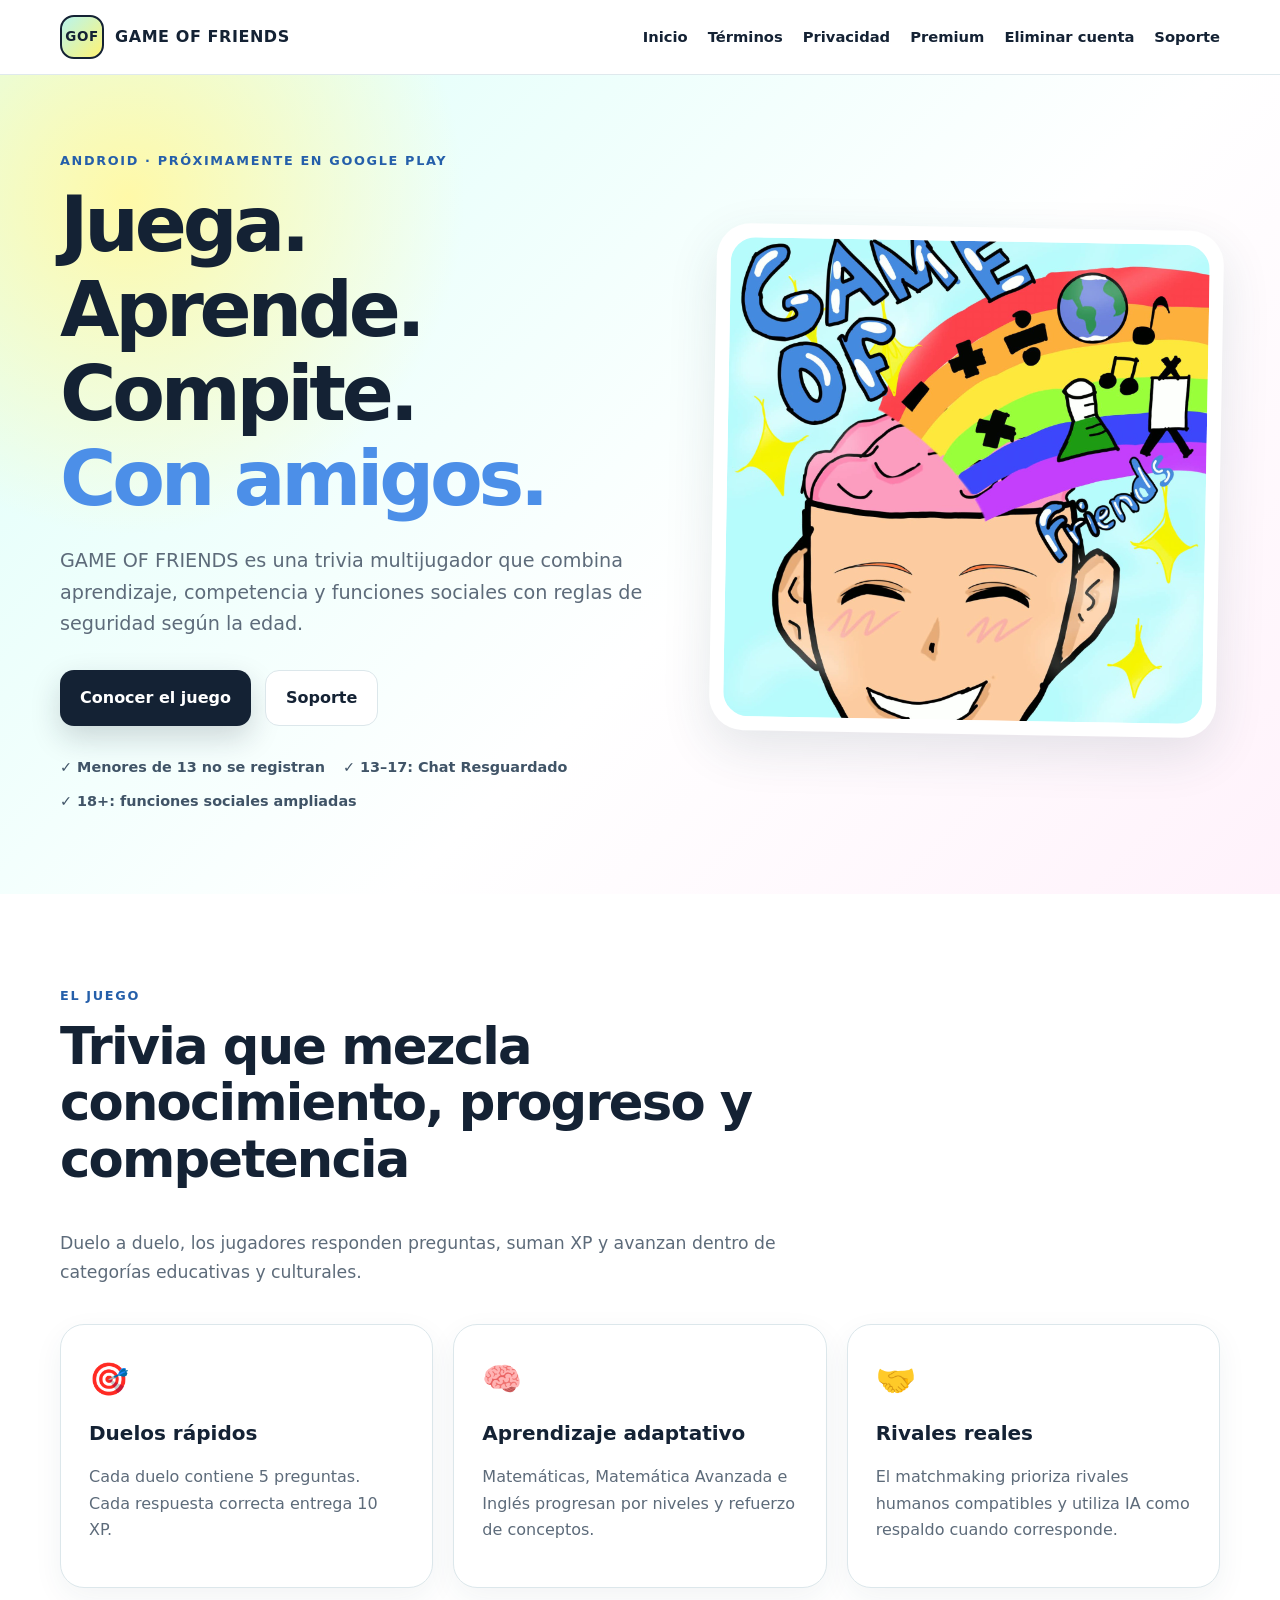
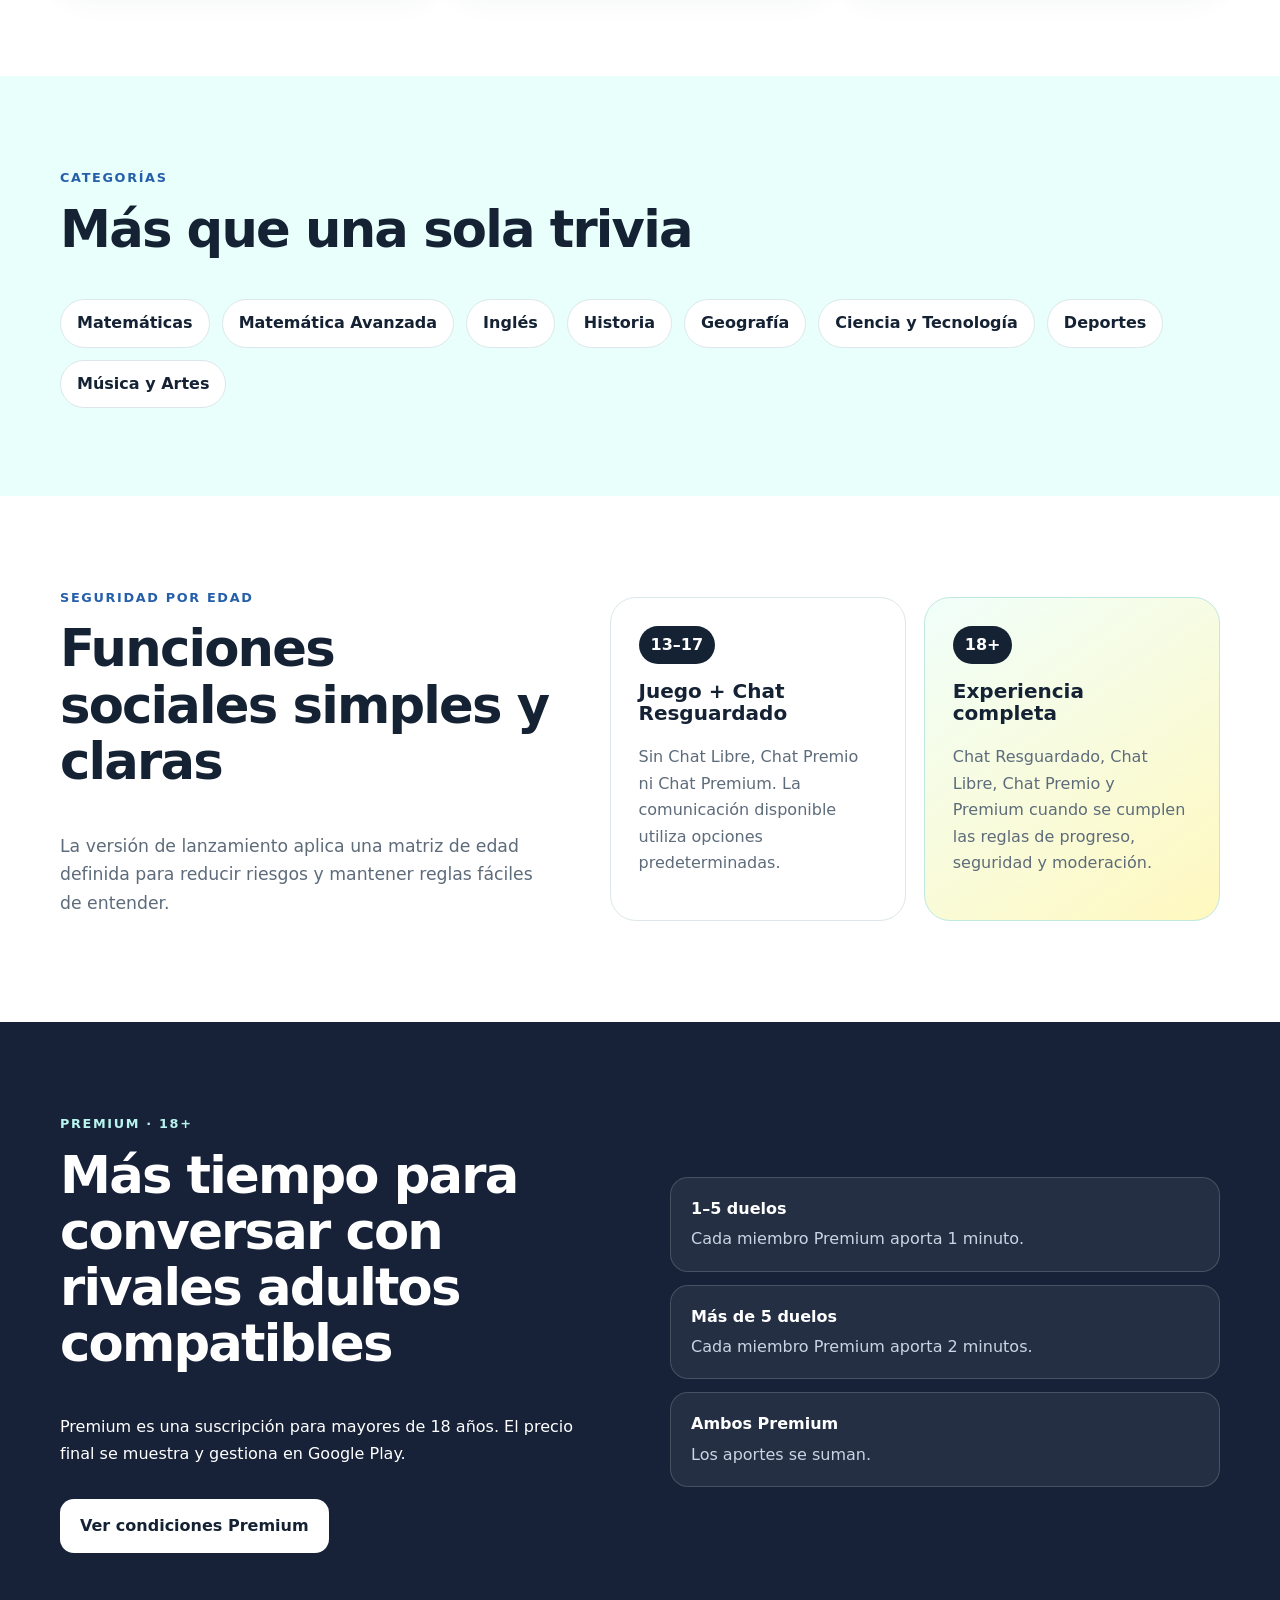
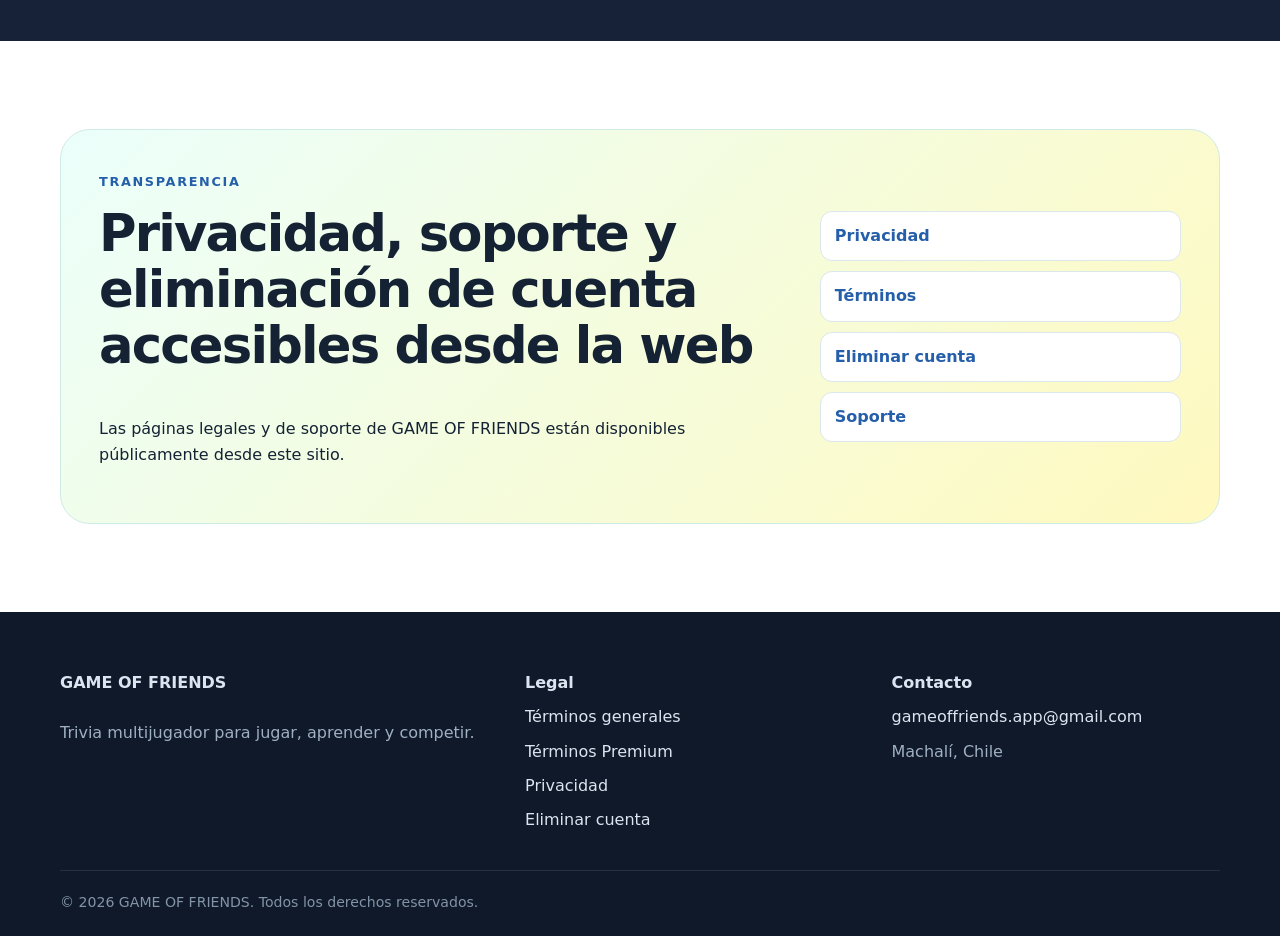
==== index.html @ a654c9c1 "Publicar web oficial GAME OF FRIENDS V1" ====
<!doctype html>
<html lang="es">
<head>
  <meta charset="utf-8">
  <meta name="viewport" content="width=device-width, initial-scale=1">
  <title>GAME OF FRIENDS | Juega, aprende y compite</title>
  <meta name="description" content="Trivia multijugador educativa para Android con Matemáticas, Inglés y categorías culturales.">
  <meta name="theme-color" content="#b7f5ef">
  <link rel="canonical" href="https://gameoffriendsapp.com/">
  <link rel="icon" type="image/jpeg" href="/assets/logo-game-of-friends.jpg">
  <meta property="og:title" content="GAME OF FRIENDS | Juega, aprende y compite">
  <meta property="og:description" content="Trivia multijugador educativa para Android con Matemáticas, Inglés y categorías culturales.">
  <meta property="og:type" content="website">
  <meta property="og:url" content="https://gameoffriendsapp.com/">
  <meta property="og:image" content="https://gameoffriendsapp.com/assets/logo-game-of-friends.jpg">
  <link rel="stylesheet" href="/assets/styles.css">
</head>
<body>

<header class="site-header">
  <div class="container nav-wrap">
    <a class="brand" href="/" aria-label="GAME OF FRIENDS inicio">
      <span class="brand-dot">GOF</span>
      <span>GAME OF FRIENDS</span>
    </a>
    <button class="menu-btn" aria-label="Abrir menú" aria-expanded="false">☰</button>
    <nav class="nav-links" aria-label="Navegación principal">
      <a href="/">Inicio</a>
      <a href="/terminos/">Términos</a>
      <a href="/privacidad/">Privacidad</a>
      <a href="/terminos-premium/">Premium</a>
      <a href="/eliminar-cuenta/">Eliminar cuenta</a>
      <a href="/soporte/">Soporte</a>
    </nav>
  </div>
</header>

<main>

<section class="hero">
  <div class="container hero-grid">
    <div class="hero-copy">
      <span class="eyebrow">ANDROID · PRÓXIMAMENTE EN GOOGLE PLAY</span>
      <h1>Juega. Aprende. Compite.<br><span>Con amigos.</span></h1>
      <p class="lead">GAME OF FRIENDS es una trivia multijugador que combina aprendizaje, competencia y funciones sociales con reglas de seguridad según la edad.</p>
      <div class="hero-actions">
        <a class="btn primary" href="#como-funciona">Conocer el juego</a>
        <a class="btn secondary" href="/soporte/">Soporte</a>
      </div>
      <div class="trust-row">
        <span>✓ Menores de 13 no se registran</span>
        <span>✓ 13–17: Chat Resguardado</span>
        <span>✓ 18+: funciones sociales ampliadas</span>
      </div>
    </div>
    <div class="hero-art">
      <img src="/assets/logo-game-of-friends.jpg" alt="Logo de GAME OF FRIENDS">
    </div>
  </div>
</section>

<section class="section" id="como-funciona">
  <div class="container">
    <div class="section-head">
      <span class="eyebrow">EL JUEGO</span>
      <h2>Trivia que mezcla conocimiento, progreso y competencia</h2>
      <p>Duelo a duelo, los jugadores responden preguntas, suman XP y avanzan dentro de categorías educativas y culturales.</p>
    </div>
    <div class="cards three">
      <article class="card">
        <div class="icon">🎯</div>
        <h3>Duelos rápidos</h3>
        <p>Cada duelo contiene 5 preguntas. Cada respuesta correcta entrega 10 XP.</p>
      </article>
      <article class="card">
        <div class="icon">🧠</div>
        <h3>Aprendizaje adaptativo</h3>
        <p>Matemáticas, Matemática Avanzada e Inglés progresan por niveles y refuerzo de conceptos.</p>
      </article>
      <article class="card">
        <div class="icon">🤝</div>
        <h3>Rivales reales</h3>
        <p>El matchmaking prioriza rivales humanos compatibles y utiliza IA como respaldo cuando corresponde.</p>
      </article>
    </div>
  </div>
</section>

<section class="section soft">
  <div class="container">
    <div class="section-head">
      <span class="eyebrow">CATEGORÍAS</span>
      <h2>Más que una sola trivia</h2>
    </div>
    <div class="chips">
      <span>Matemáticas</span><span>Matemática Avanzada</span><span>Inglés</span>
      <span>Historia</span><span>Geografía</span><span>Ciencia y Tecnología</span>
      <span>Deportes</span><span>Música y Artes</span>
    </div>
  </div>
</section>

<section class="section" id="seguridad">
  <div class="container split">
    <div>
      <span class="eyebrow">SEGURIDAD POR EDAD</span>
      <h2>Funciones sociales simples y claras</h2>
      <p class="lead small">La versión de lanzamiento aplica una matriz de edad definida para reducir riesgos y mantener reglas fáciles de entender.</p>
    </div>
    <div class="age-grid">
      <article class="age-card">
        <span class="age">13–17</span>
        <h3>Juego + Chat Resguardado</h3>
        <p>Sin Chat Libre, Chat Premio ni Chat Premium. La comunicación disponible utiliza opciones predeterminadas.</p>
      </article>
      <article class="age-card featured">
        <span class="age">18+</span>
        <h3>Experiencia completa</h3>
        <p>Chat Resguardado, Chat Libre, Chat Premio y Premium cuando se cumplen las reglas de progreso, seguridad y moderación.</p>
      </article>
    </div>
  </div>
</section>

<section class="section dark">
  <div class="container premium-grid">
    <div>
      <span class="eyebrow light">PREMIUM · 18+</span>
      <h2>Más tiempo para conversar con rivales adultos compatibles</h2>
      <p>Premium es una suscripción para mayores de 18 años. El precio final se muestra y gestiona en Google Play.</p>
      <a class="btn light-btn" href="/terminos-premium/">Ver condiciones Premium</a>
    </div>
    <div class="premium-rule">
      <div><strong>1–5 duelos</strong><span>Cada miembro Premium aporta 1 minuto.</span></div>
      <div><strong>Más de 5 duelos</strong><span>Cada miembro Premium aporta 2 minutos.</span></div>
      <div><strong>Ambos Premium</strong><span>Los aportes se suman.</span></div>
    </div>
  </div>
</section>

<section class="section">
  <div class="container cta">
    <div>
      <span class="eyebrow">TRANSPARENCIA</span>
      <h2>Privacidad, soporte y eliminación de cuenta accesibles desde la web</h2>
      <p>Las páginas legales y de soporte de GAME OF FRIENDS están disponibles públicamente desde este sitio.</p>
    </div>
    <div class="cta-links">
      <a href="/privacidad/">Privacidad</a>
      <a href="/terminos/">Términos</a>
      <a href="/eliminar-cuenta/">Eliminar cuenta</a>
      <a href="/soporte/">Soporte</a>
    </div>
  </div>
</section>

</main>

<footer class="site-footer">
  <div class="container footer-grid">
    <div>
      <strong>GAME OF FRIENDS</strong>
      <p>Trivia multijugador para jugar, aprender y competir.</p>
    </div>
    <div>
      <strong>Legal</strong>
      <a href="/terminos/">Términos generales</a>
      <a href="/terminos-premium/">Términos Premium</a>
      <a href="/privacidad/">Privacidad</a>
      <a href="/eliminar-cuenta/">Eliminar cuenta</a>
    </div>
    <div>
      <strong>Contacto</strong>
      <a href="mailto:gameoffriends.app@gmail.com">gameoffriends.app@gmail.com</a>
      <span>Machalí, Chile</span>
    </div>
  </div>
  <div class="container footer-bottom">© 2026 GAME OF FRIENDS. Todos los derechos reservados.</div>
</footer>

<script src="/assets/site.js"></script>
</body>
</html>
---- assets/styles.css ----
:root{
  --ink:#142234;
  --muted:#5d6b7a;
  --aqua:#b8f5ef;
  --aqua-2:#e8fffb;
  --blue:#4c8fe8;
  --blue-dark:#255faa;
  --yellow:#fff474;
  --pink:#f5a8cc;
  --card:#ffffff;
  --line:#dce7eb;
  --dark:#172238;
  --shadow:0 18px 50px rgba(36,72,86,.12);
}
*{box-sizing:border-box}
html{scroll-behavior:smooth}
body{margin:0;font-family:Inter,ui-sans-serif,system-ui,-apple-system,BlinkMacSystemFont,"Segoe UI",sans-serif;color:var(--ink);background:#fff;line-height:1.65}
a{color:var(--blue-dark)}
img{max-width:100%;display:block}
.container{width:min(1160px,calc(100% - 40px));margin:0 auto}
.narrow{width:min(860px,calc(100% - 40px))}
.site-header{position:sticky;top:0;z-index:50;background:rgba(255,255,255,.93);backdrop-filter:blur(16px);border-bottom:1px solid rgba(220,231,235,.9)}
.nav-wrap{height:74px;display:flex;align-items:center;justify-content:space-between;gap:22px}
.brand{display:flex;align-items:center;gap:11px;text-decoration:none;color:var(--ink);font-weight:900;letter-spacing:.035em}
.brand-dot{display:grid;place-items:center;width:44px;height:44px;border-radius:14px;background:linear-gradient(135deg,var(--aqua),var(--yellow));border:2px solid var(--ink);font-size:.84rem}
.nav-links{display:flex;gap:20px;align-items:center}
.nav-links a{text-decoration:none;color:var(--ink);font-weight:700;font-size:.92rem}
.nav-links a:hover{color:var(--blue-dark)}
.menu-btn{display:none;border:0;background:transparent;font-size:1.6rem}
.hero{padding:72px 0 80px;background:radial-gradient(circle at 10% 15%,#fff9a8 0,transparent 25%),linear-gradient(135deg,#dcfff9 0%,#fff 58%,#fff2fb 100%)}
.hero-grid{display:grid;grid-template-columns:1.08fr .92fr;gap:58px;align-items:center}
.eyebrow{display:inline-block;font-size:.8rem;font-weight:900;letter-spacing:.13em;color:var(--blue-dark);text-transform:uppercase;margin-bottom:12px}
h1,h2,h3{line-height:1.1;margin-top:0}
h1{font-size:clamp(2.8rem,6vw,5.6rem);letter-spacing:-.055em;margin-bottom:24px}
h1 span{color:var(--blue)}
h2{font-size:clamp(2rem,4vw,3.4rem);letter-spacing:-.035em}
h3{font-size:1.25rem}
.lead{font-size:1.2rem;color:var(--muted);max-width:720px}
.lead.small{font-size:1.08rem}
.hero-actions{display:flex;gap:14px;margin:30px 0}
.btn{display:inline-flex;align-items:center;justify-content:center;border-radius:14px;padding:14px 20px;font-weight:900;text-decoration:none;transition:.2s transform,.2s box-shadow}
.btn:hover{transform:translateY(-2px)}
.primary{background:var(--ink);color:#fff;box-shadow:0 12px 30px rgba(20,34,52,.18)}
.secondary{background:#fff;color:var(--ink);border:1px solid var(--line)}
.hero-art{padding:14px;background:#fff;border-radius:34px;box-shadow:var(--shadow);transform:rotate(1deg)}
.hero-art img{border-radius:25px;aspect-ratio:1/1;object-fit:cover}
.trust-row{display:flex;flex-wrap:wrap;gap:10px 18px;color:#405467;font-weight:700;font-size:.9rem}
.section{padding:88px 0}
.section.soft{background:var(--aqua-2)}
.section.dark{background:var(--dark);color:#fff}
.section-head{max-width:780px;margin-bottom:38px}
.section-head p{color:var(--muted);font-size:1.08rem}
.cards{display:grid;gap:20px}
.cards.three{grid-template-columns:repeat(3,1fr)}
.card{background:var(--card);border:1px solid var(--line);border-radius:24px;padding:28px;box-shadow:0 10px 30px rgba(36,72,86,.06)}
.card .icon{font-size:2rem;margin-bottom:16px}
.card p{color:var(--muted)}
.chips{display:flex;flex-wrap:wrap;gap:12px}
.chips span{background:#fff;border:1px solid var(--line);border-radius:999px;padding:10px 16px;font-weight:800}
.split{display:grid;grid-template-columns:.9fr 1.1fr;gap:50px;align-items:center}
.age-grid{display:grid;grid-template-columns:1fr 1fr;gap:18px}
.age-card{border:1px solid var(--line);border-radius:26px;padding:28px;background:#fff}
.age-card.featured{background:linear-gradient(145deg,#f1fffb,#fff8bf);border-color:#bfe9df}
.age{display:inline-flex;background:var(--ink);color:#fff;border-radius:999px;padding:6px 12px;font-weight:900;margin-bottom:16px}
.age-card p{color:var(--muted)}
.premium-grid{display:grid;grid-template-columns:1fr 1fr;gap:60px;align-items:center}
.eyebrow.light{color:#b8f5ef}
.light-btn{background:#fff;color:var(--ink);margin-top:16px}
.premium-rule{display:grid;gap:13px}
.premium-rule div{display:flex;flex-direction:column;gap:4px;padding:18px 20px;border:1px solid rgba(255,255,255,.16);border-radius:18px;background:rgba(255,255,255,.06)}
.premium-rule span{color:#cad4e4}
.cta{display:grid;grid-template-columns:1.3fr .7fr;gap:50px;align-items:center;background:linear-gradient(135deg,#ebfffb,#fff9bf);border:1px solid #cfebe6;padding:38px;border-radius:30px}
.cta-links{display:grid;gap:10px}
.cta-links a{background:#fff;border:1px solid var(--line);border-radius:12px;padding:11px 14px;text-decoration:none;font-weight:800}
.legal-hero{padding:64px 0 34px;background:linear-gradient(135deg,#e4fffb,#fff)}
.legal-hero h1{font-size:clamp(2.5rem,5vw,4.5rem);margin-bottom:12px}
.legal-hero p{color:var(--muted)}
.legal-section{padding:56px 0 90px}
.legal-copy{font-size:1.02rem}
.legal-copy h2{font-size:2rem;margin:46px 0 16px;padding-top:8px;border-top:1px solid var(--line)}
.legal-copy h3{font-size:1.35rem;margin-top:28px}
.legal-copy p{color:#34475a}
.legal-copy li{margin:8px 0;color:#34475a}
.table-wrap{overflow-x:auto;margin:22px 0}
table{width:100%;border-collapse:collapse;background:#fff}
td{border:1px solid var(--line);padding:12px 14px;vertical-align:top}
td:first-child{font-weight:800;width:34%;background:#f8fbfc}
.support-card,.provider-box{background:linear-gradient(135deg,#ecfffb,#fff);border:1px solid #cfeae6;border-radius:26px;padding:28px;margin-bottom:26px}
.support-email a{font-size:1.2rem;font-weight:900}
.faq{display:grid;gap:12px;margin:30px 0}
.faq details{border:1px solid var(--line);border-radius:16px;padding:16px 18px;background:#fff}
.faq summary{font-weight:900;cursor:pointer}
.site-footer{background:#0f1929;color:#dbe5f1;padding:58px 0 22px}
.footer-grid{display:grid;grid-template-columns:1.3fr 1fr 1fr;gap:38px}
.footer-grid div{display:flex;flex-direction:column;gap:8px}
.footer-grid a{color:#dbe5f1;text-decoration:none}
.footer-grid p,.footer-grid span{color:#9fb0c3}
.footer-bottom{border-top:1px solid rgba(255,255,255,.1);margin-top:36px;padding-top:20px;color:#8394a8;font-size:.88rem}
@media(max-width:900px){
  .menu-btn{display:block}
  .nav-links{display:none;position:absolute;left:20px;right:20px;top:68px;background:#fff;border:1px solid var(--line);border-radius:18px;padding:16px;box-shadow:var(--shadow);flex-direction:column;align-items:stretch}
  .nav-links.open{display:flex}
  .hero-grid,.split,.premium-grid,.cta{grid-template-columns:1fr}
  .cards.three{grid-template-columns:1fr}
  .age-grid{grid-template-columns:1fr}
  .hero{padding-top:46px}
  .hero-art{max-width:640px}
  .footer-grid{grid-template-columns:1fr}
}
@media(max-width:560px){
  .container,.narrow{width:min(100% - 28px,1160px)}
  .nav-wrap{height:66px}
  .brand span:last-child{font-size:.86rem}
  h1{font-size:2.8rem}
  .section{padding:62px 0}
  .hero-actions{flex-direction:column;align-items:stretch}
}
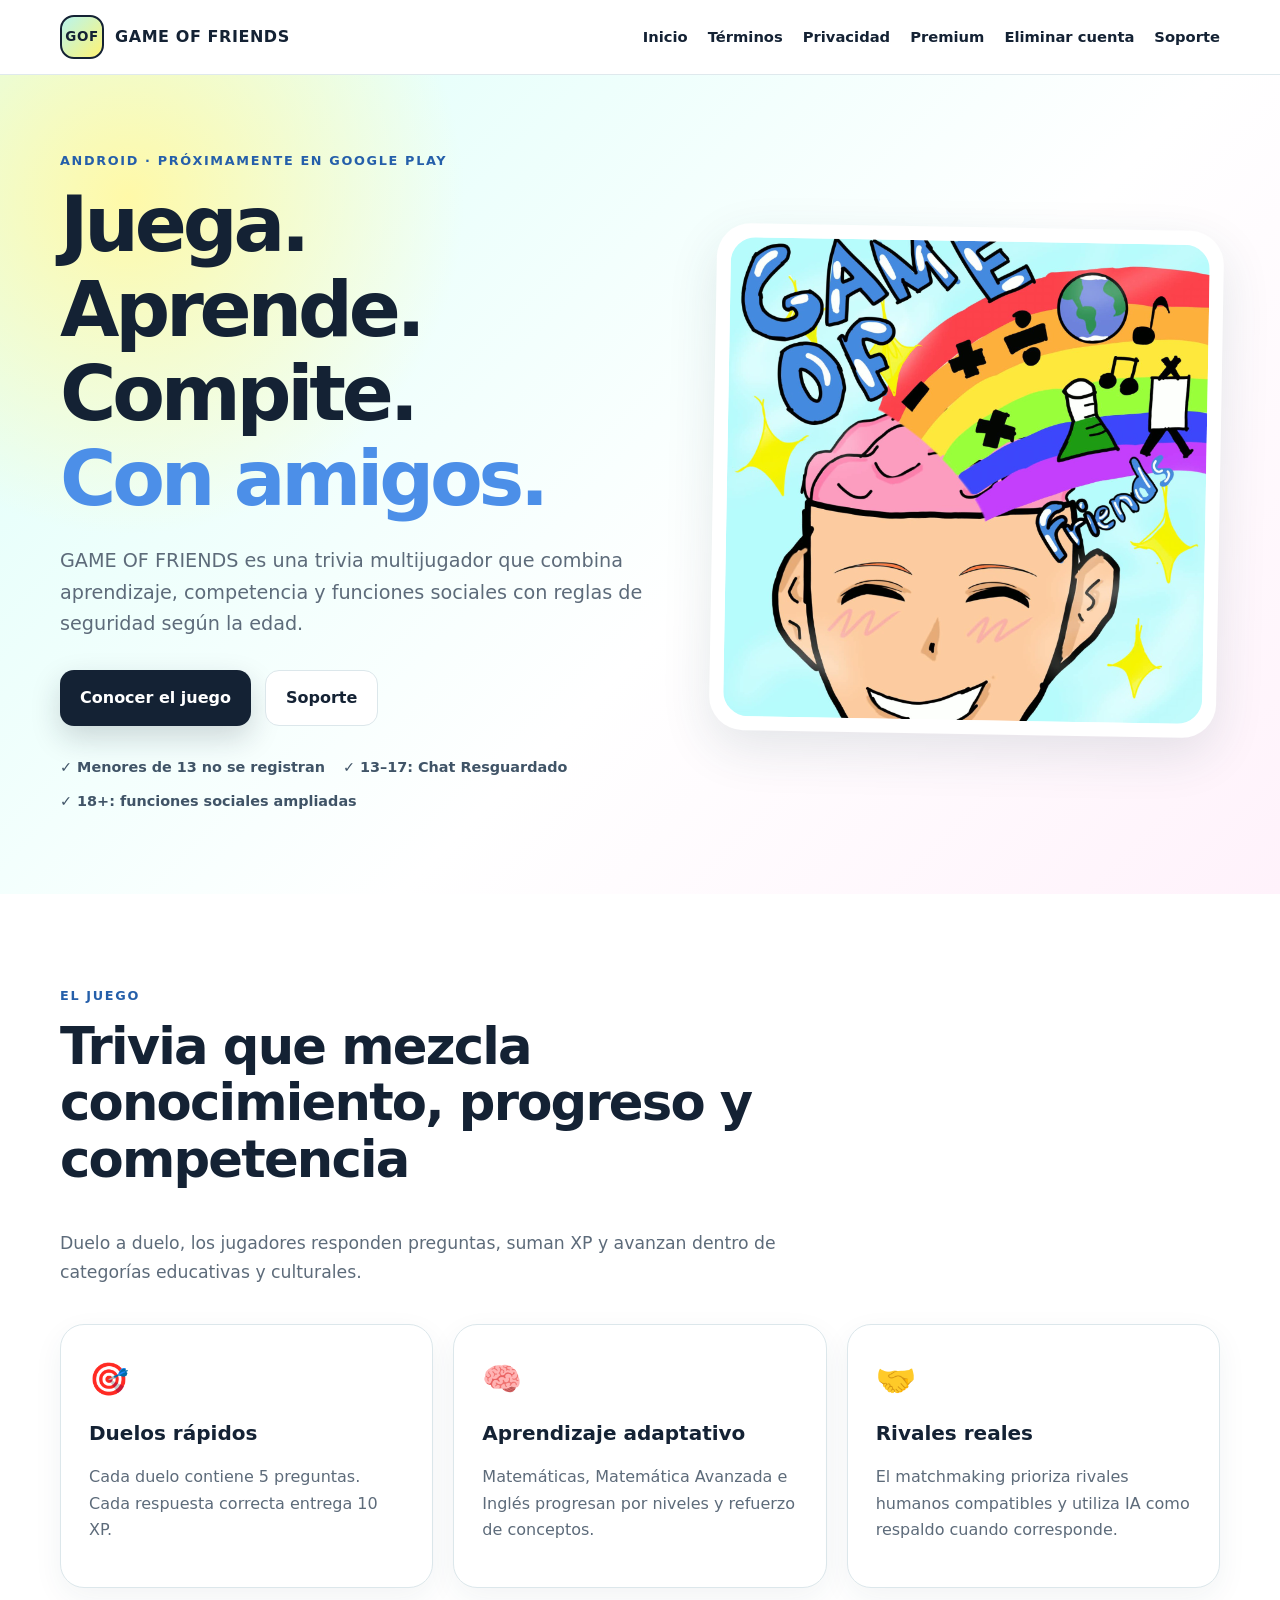
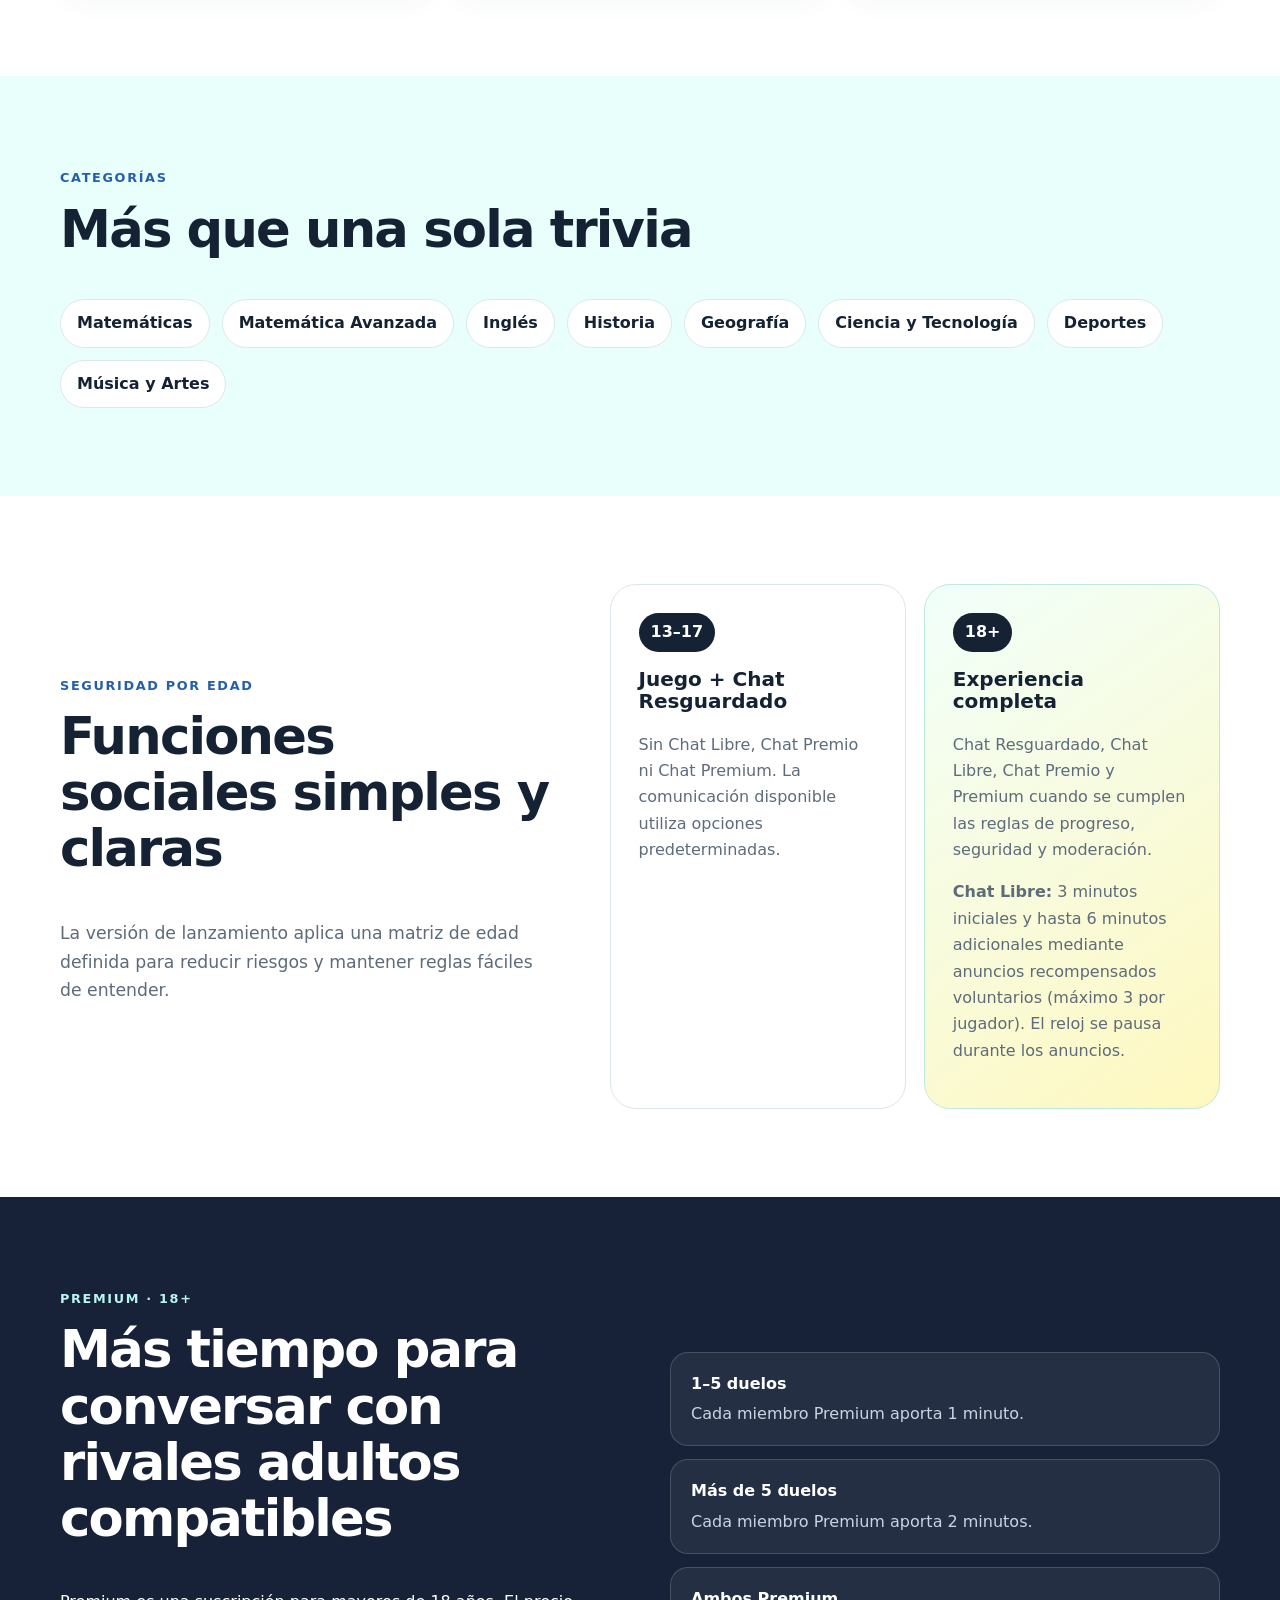
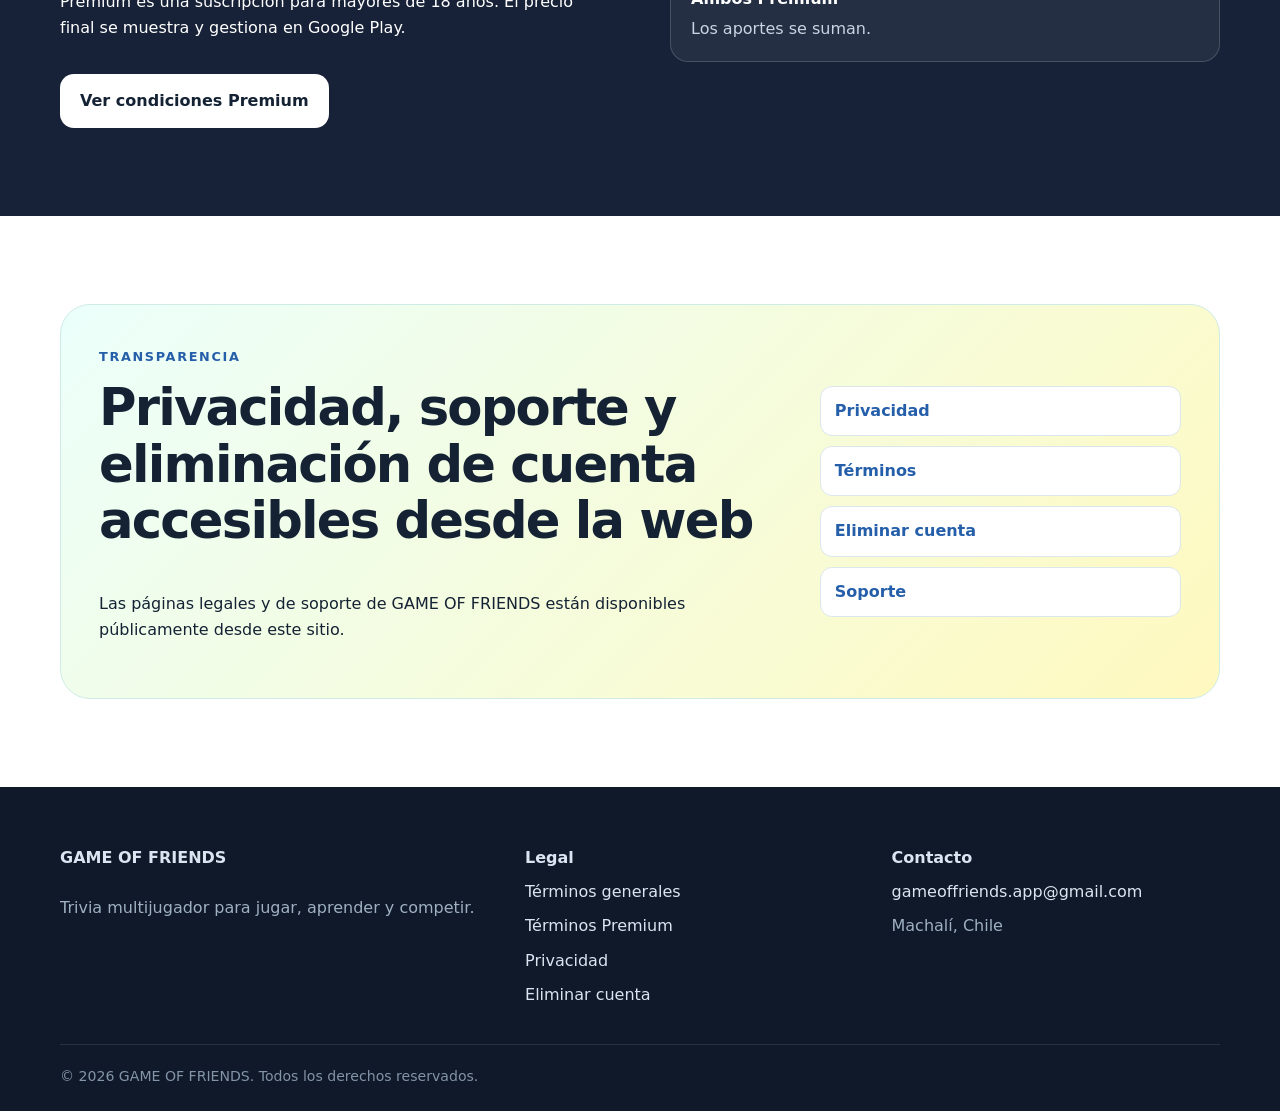
==== commit cf614d0f: "Publicar Chat Libre estándar 3 min + hasta 6 extensiones, reloj pausado en anuncios (oct 2026)" ====
--- a/index.html
+++ b/index.html
@@ -117,6 +117,7 @@
         <span class="age">18+</span>
         <h3>Experiencia completa</h3>
         <p>Chat Resguardado, Chat Libre, Chat Premio y Premium cuando se cumplen las reglas de progreso, seguridad y moderación.</p>
+        <p><strong>Chat Libre:</strong> 3 minutos iniciales y hasta 6 minutos adicionales mediante anuncios recompensados voluntarios (máximo 3 por jugador). El reloj se pausa durante los anuncios.</p>
       </article>
     </div>
   </div>
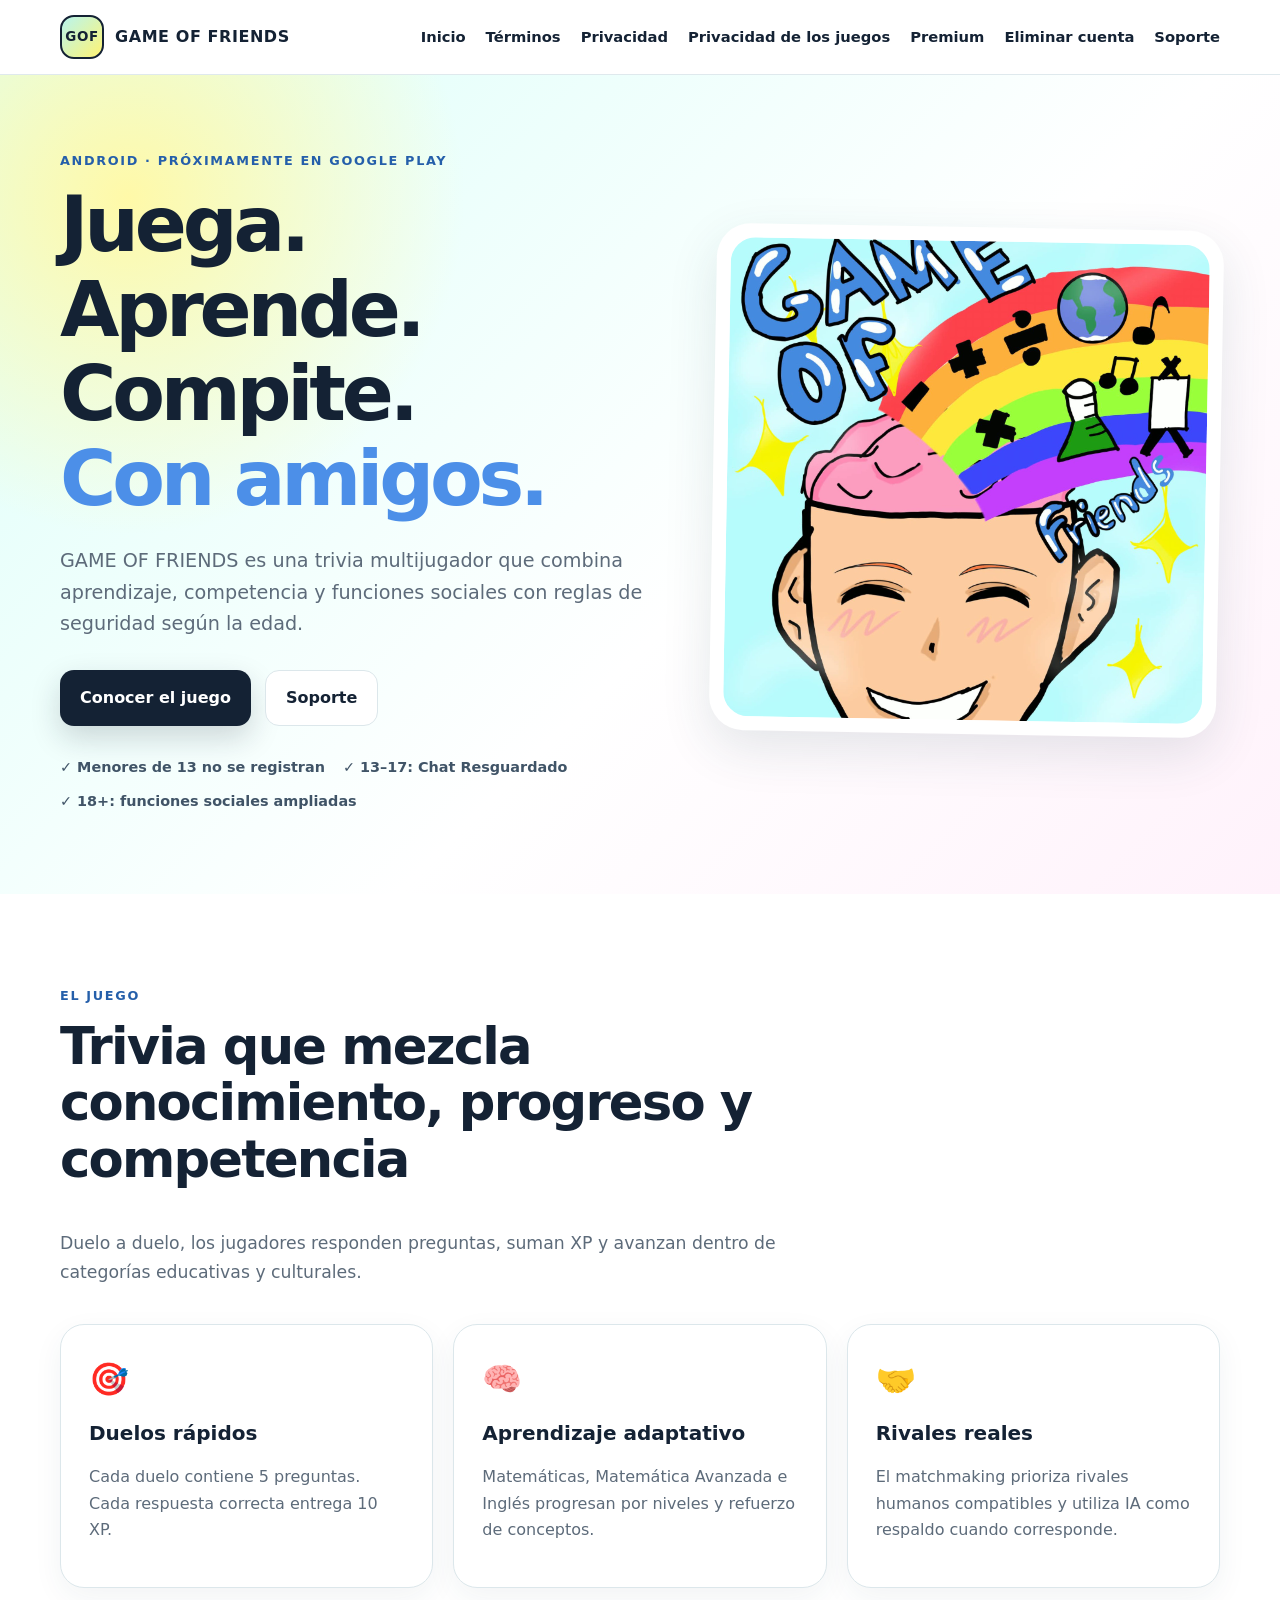
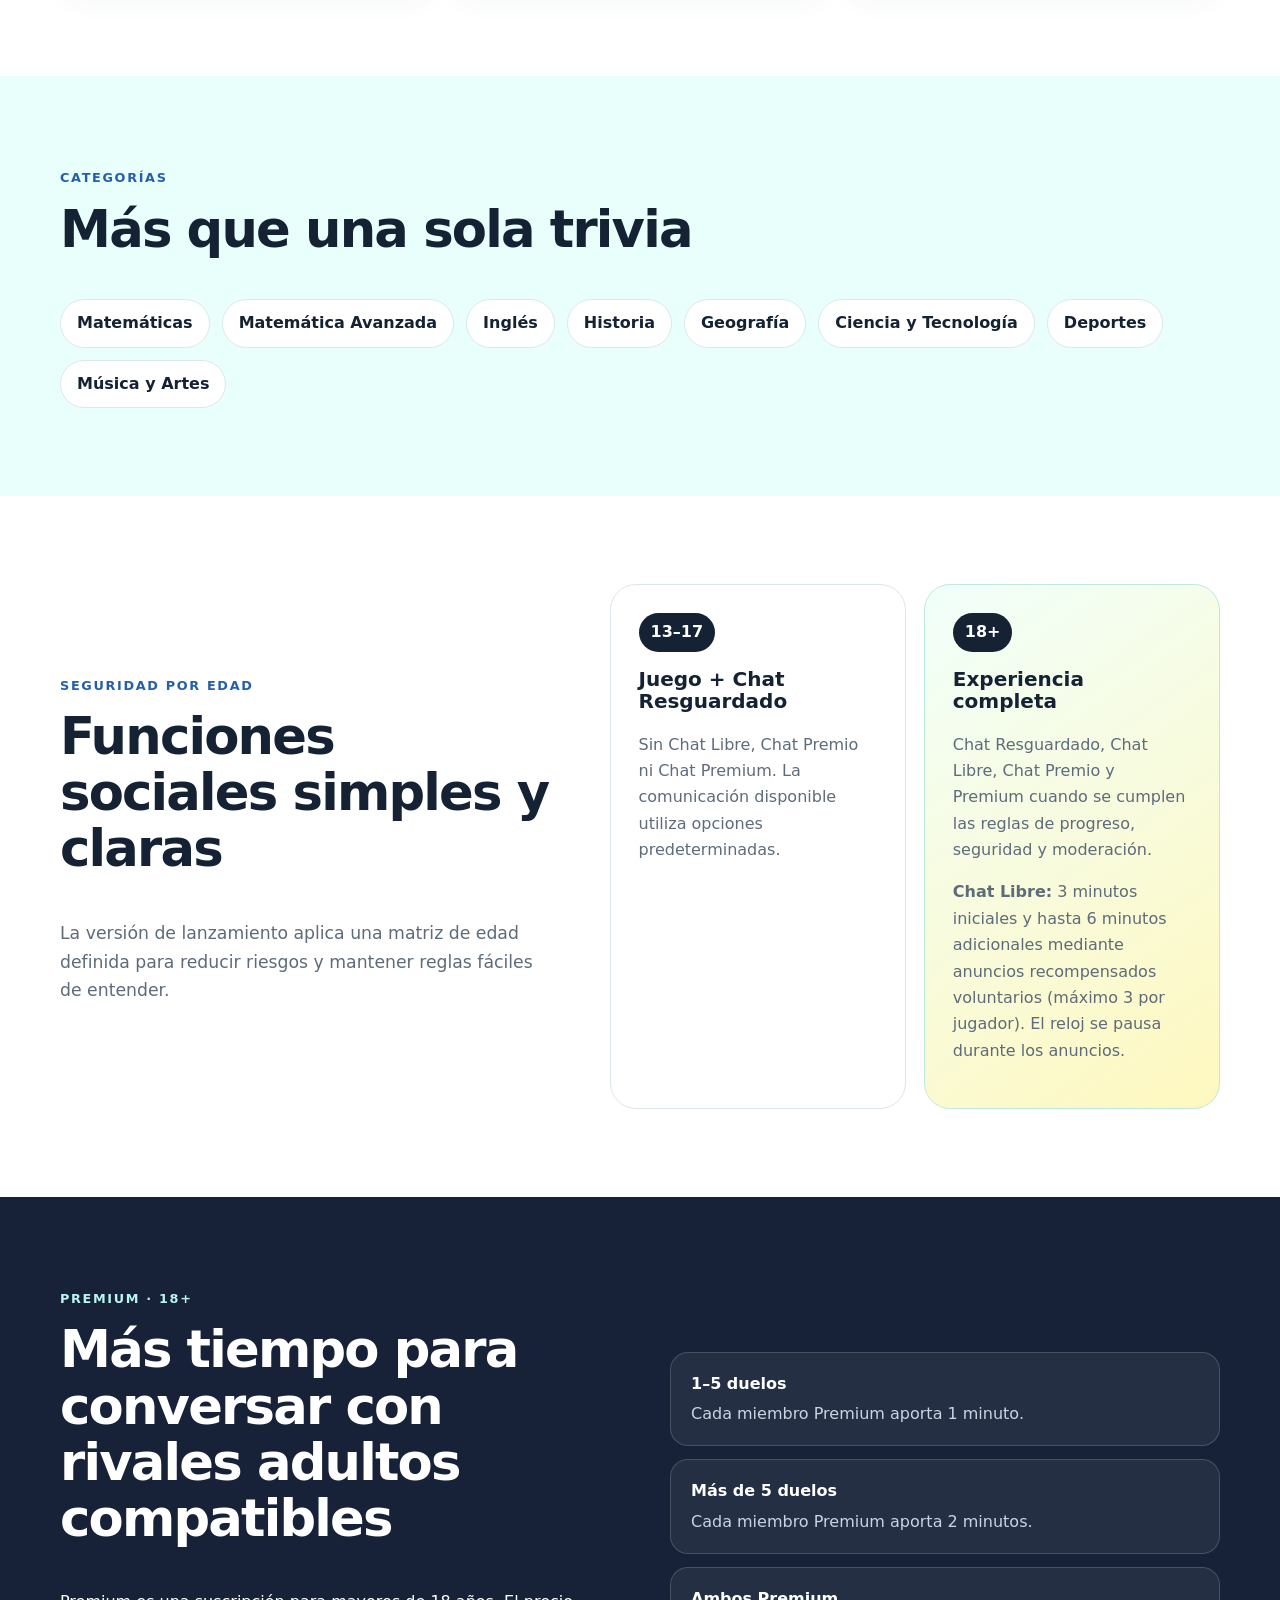
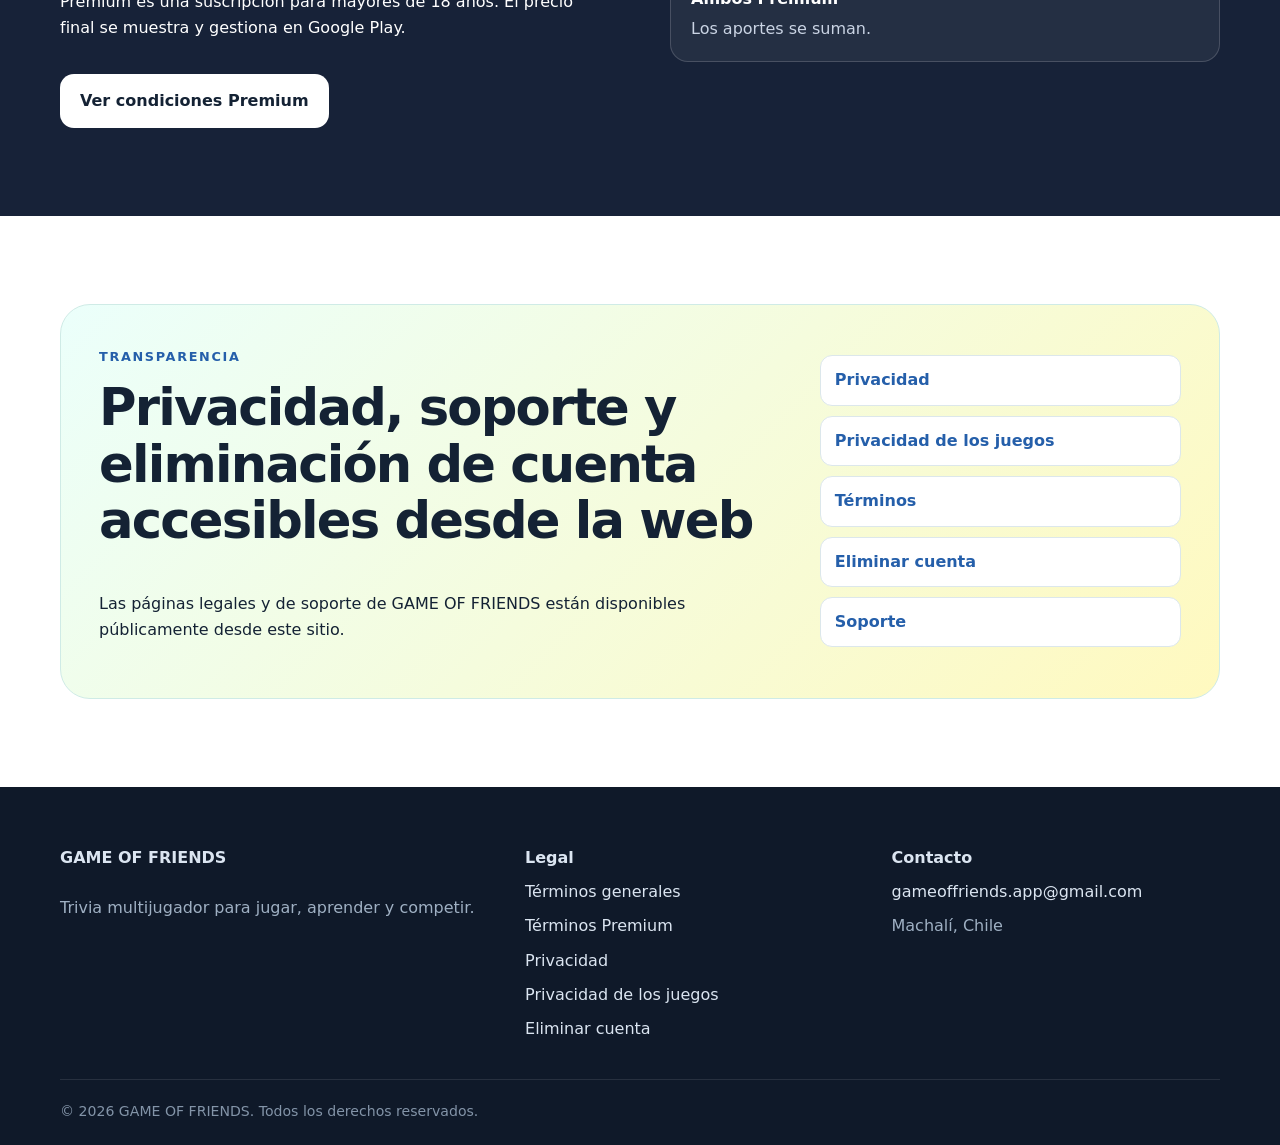
==== commit 0a418533: "site: add game-specific privacy pages and navigation links" ====
--- a/index.html
+++ b/index.html
@@ -28,6 +28,7 @@
       <a href="/">Inicio</a>
       <a href="/terminos/">Términos</a>
       <a href="/privacidad/">Privacidad</a>
+      <a href="/privacidad-juegos/">Privacidad de los juegos</a>
       <a href="/terminos-premium/">Premium</a>
       <a href="/eliminar-cuenta/">Eliminar cuenta</a>
       <a href="/soporte/">Soporte</a>
@@ -148,6 +149,7 @@
     </div>
     <div class="cta-links">
       <a href="/privacidad/">Privacidad</a>
+      <a href="/privacidad-juegos/">Privacidad de los juegos</a>
       <a href="/terminos/">Términos</a>
       <a href="/eliminar-cuenta/">Eliminar cuenta</a>
       <a href="/soporte/">Soporte</a>
@@ -168,6 +170,7 @@
       <a href="/terminos/">Términos generales</a>
       <a href="/terminos-premium/">Términos Premium</a>
       <a href="/privacidad/">Privacidad</a>
+      <a href="/privacidad-juegos/">Privacidad de los juegos</a>
       <a href="/eliminar-cuenta/">Eliminar cuenta</a>
     </div>
     <div>
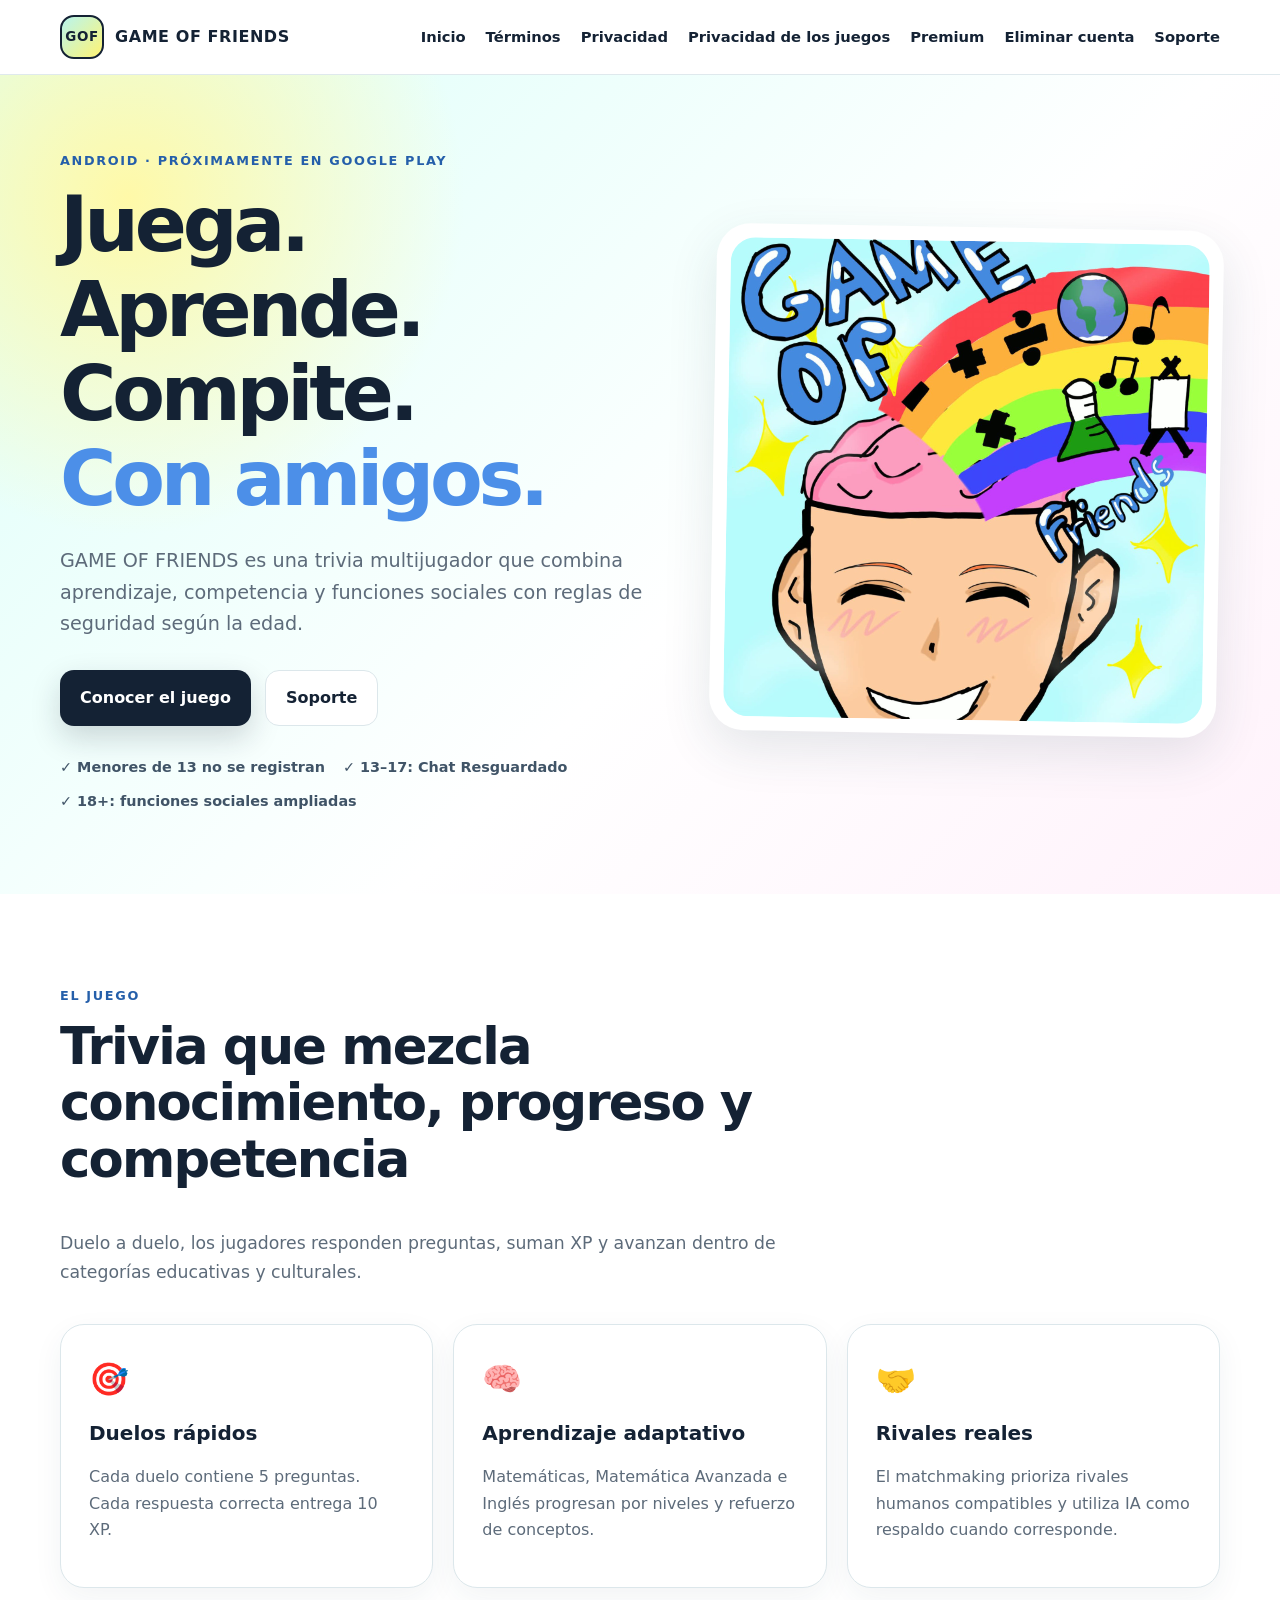
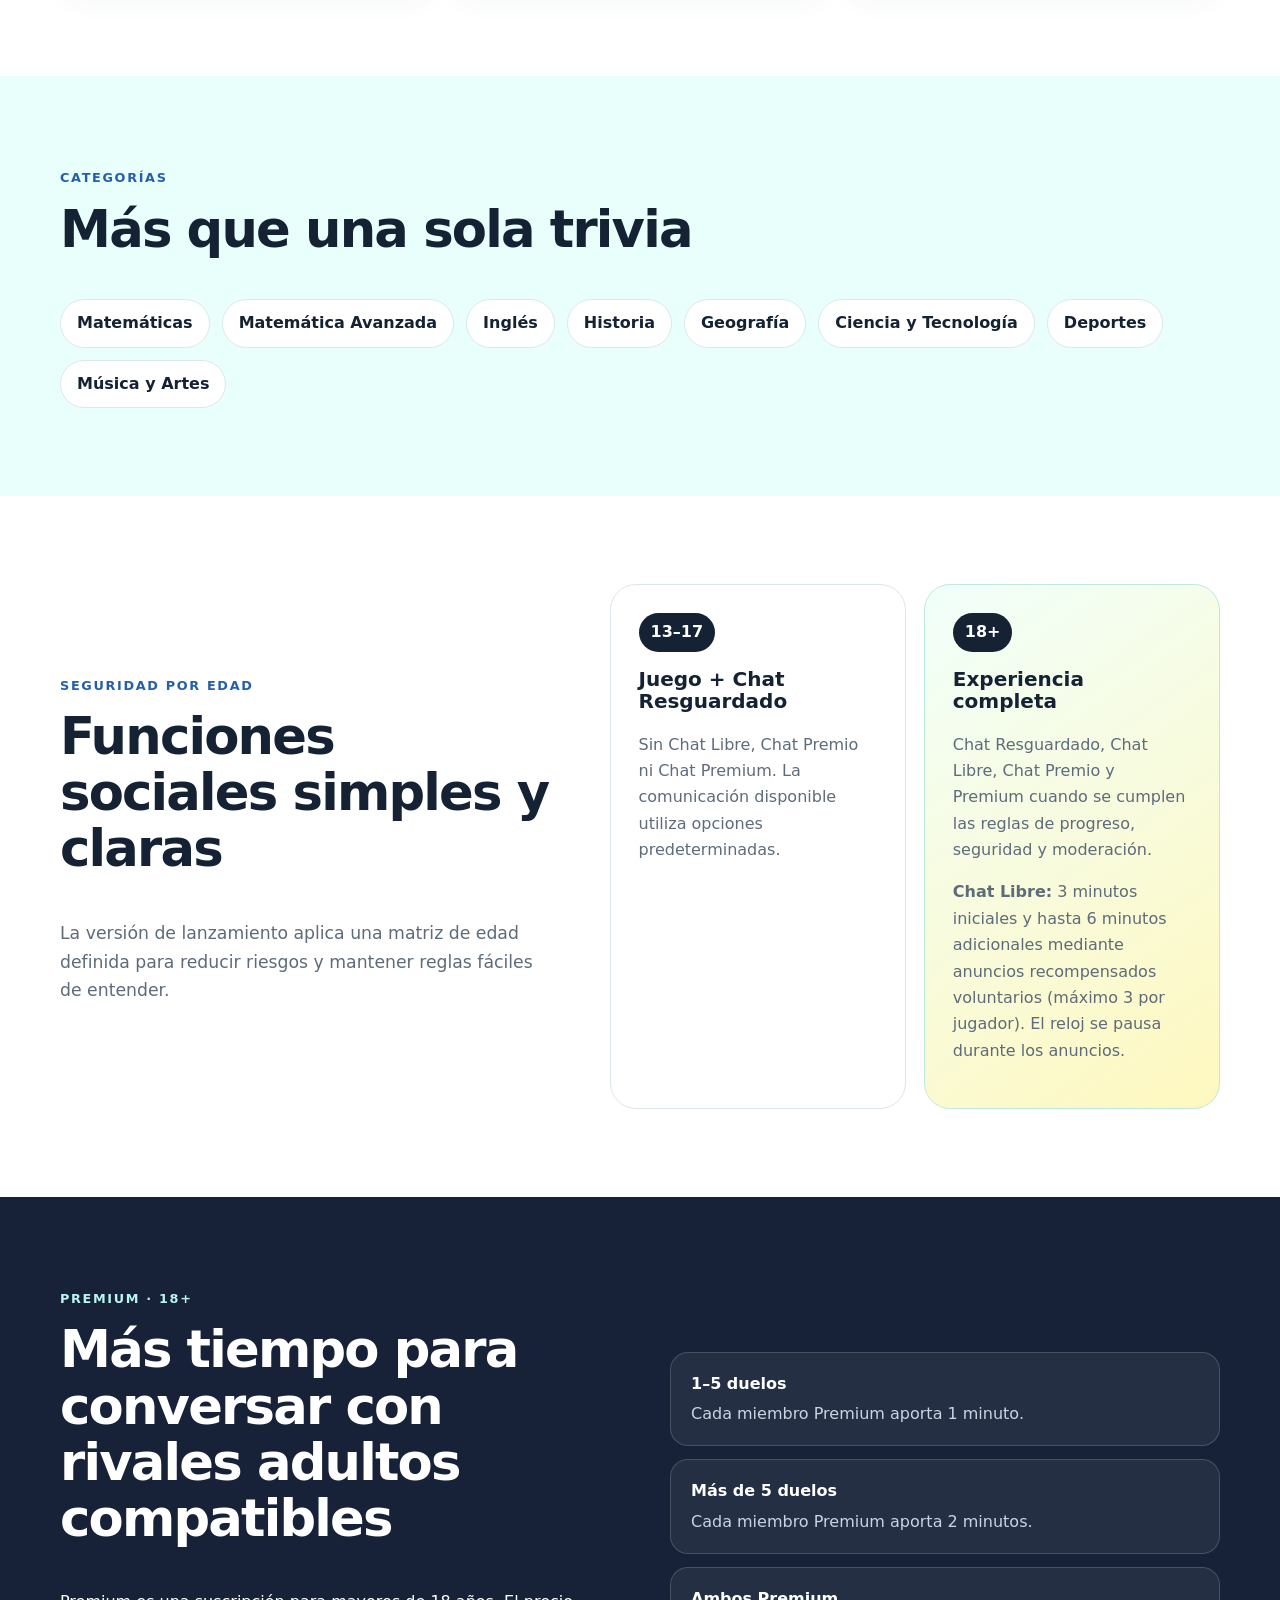
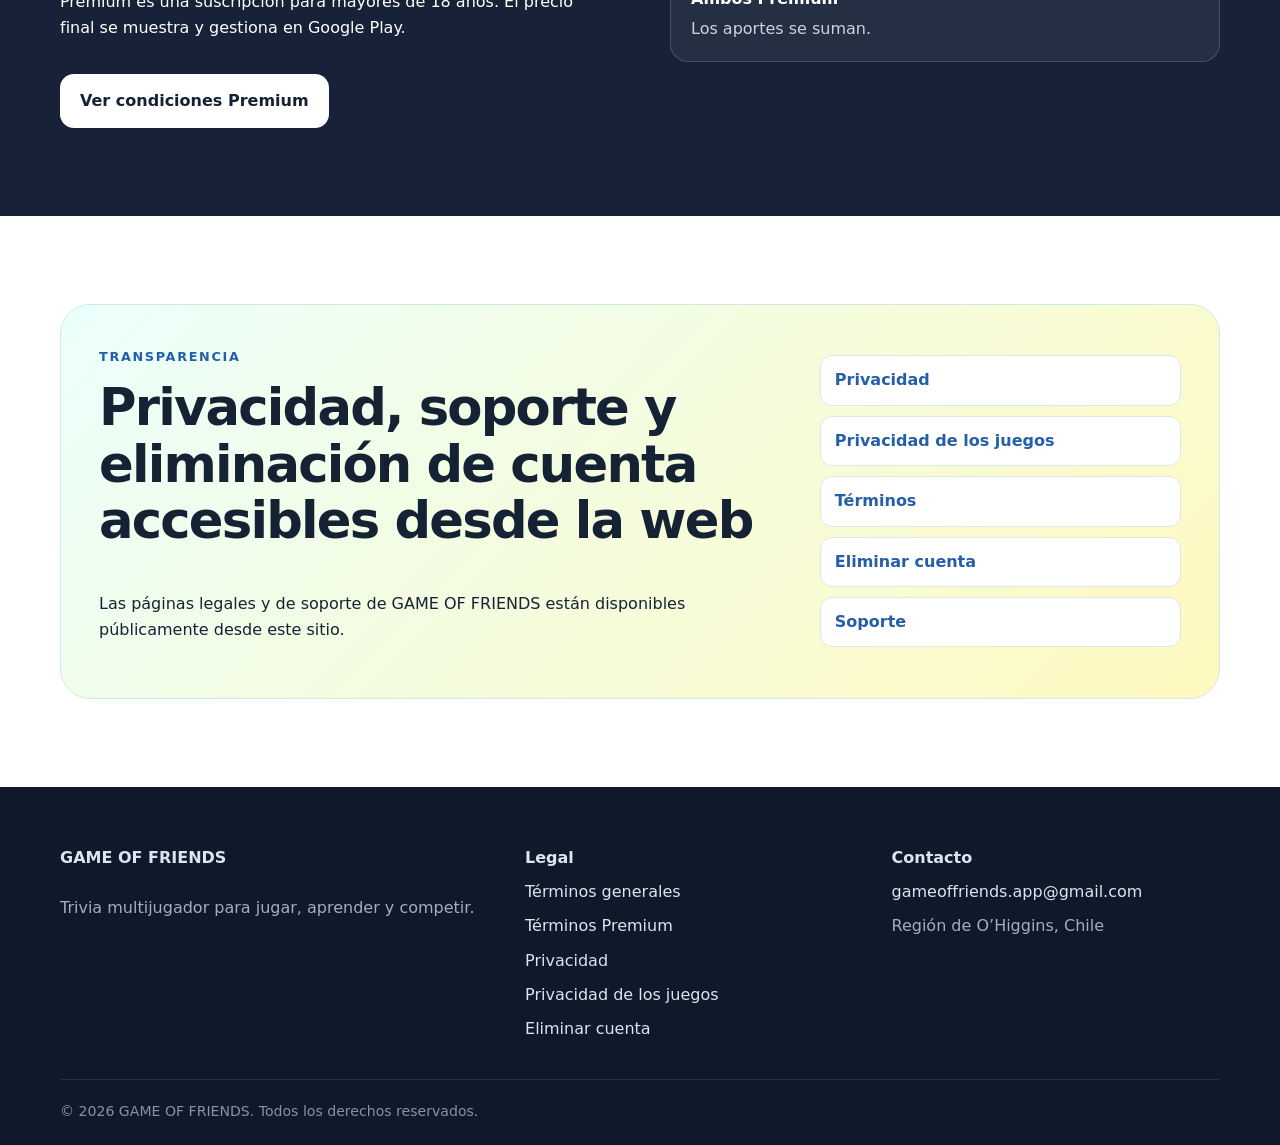
==== commit 7d6efb12: "Reducir datos personales públicos de contacto" ====
--- a/index.html
+++ b/index.html
@@ -176,7 +176,7 @@
     <div>
       <strong>Contacto</strong>
       <a href="mailto:gameoffriends.app@gmail.com">gameoffriends.app@gmail.com</a>
-      <span>Machalí, Chile</span>
+      <span>Región de O’Higgins, Chile</span>
     </div>
   </div>
   <div class="container footer-bottom">© 2026 GAME OF FRIENDS. Todos los derechos reservados.</div>
